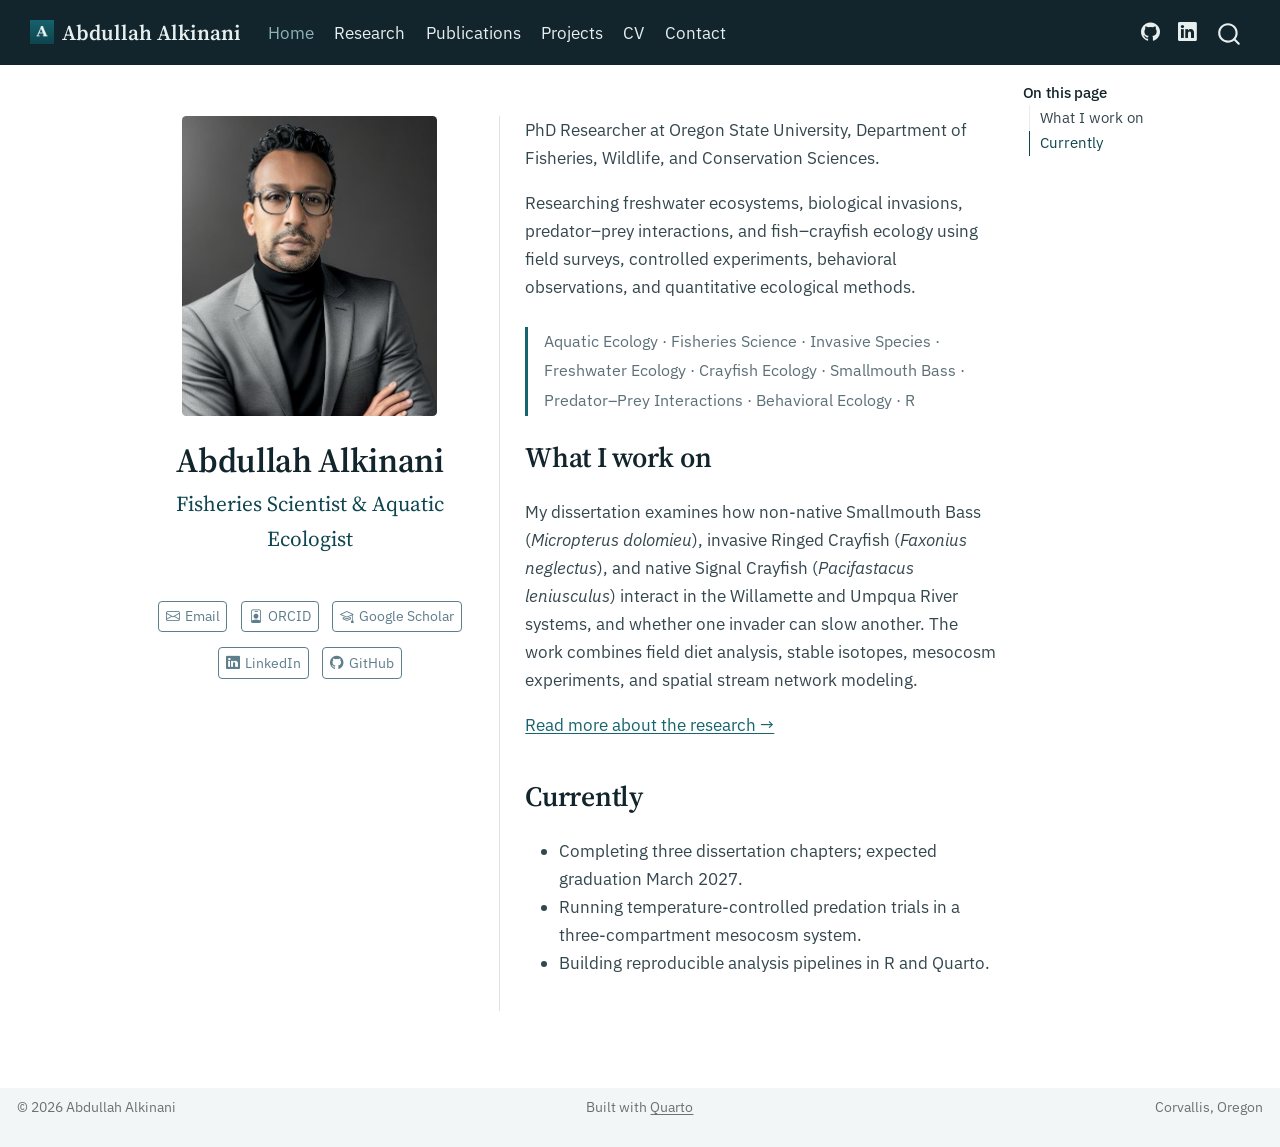
==== index.html @ 827d76c7 "Built site for gh-pages" ====
<!DOCTYPE html>
<html xmlns="http://www.w3.org/1999/xhtml" lang="en" xml:lang="en"><head>

<meta charset="utf-8">
<meta name="generator" content="quarto-1.10.18">

<meta name="viewport" content="width=device-width, initial-scale=1.0, user-scalable=yes">

<meta name="description" content="Abdullah Alkinani is a fisheries scientist and aquatic ecologist, PhD researcher at Oregon State University, studying freshwater invasions and fish-crayfish predator-prey interactions.">

<title>Abdullah Alkinani | Fisheries Scientist &amp; Aquatic Ecologist – Abdullah Alkinani</title>
<style>
/* Default styles provided by pandoc.
** See https://pandoc.org/MANUAL.html#variables-for-html for config info.
*/
span.smallcaps{font-variant: small-caps;}
div.columns{display: flex; gap: 1.5em;}
div.column{flex: auto;}
@media screen {
div.columns{gap: min(4vw, 1.5em);}
div.column{overflow-x: auto;}
}
div.hanging-indent{margin-left: 1.5em; text-indent: -1.5em;}
ul.task-list{list-style: none;}
ul.task-list li input[type="checkbox"] {
  width: 0.8em;
  margin: 0 0.8em 0.2em -1em; /* quarto-specific, see https://github.com/quarto-dev/quarto-cli/issues/4556 */ 
  vertical-align: middle;
}
</style>


<script src="site_libs/quarto-nav/quarto-nav.js"></script>
<script src="site_libs/quarto-nav/headroom.min.js"></script>
<script src="site_libs/clipboard/clipboard.min.js"></script>
<script src="site_libs/quarto-search/autocomplete.umd.js"></script>
<script src="site_libs/quarto-search/fuse.min.js"></script>
<script src="site_libs/quarto-search/quarto-search.js"></script>
<meta name="quarto:offset" content="./">
<link href="./assets/favicon.png" rel="icon" type="image/png">
<script src="site_libs/quarto-html/quarto.js" type="module"></script>
<script src="site_libs/quarto-html/tabsets/tabsets.js" type="module"></script>
<script src="site_libs/quarto-html/popper.min.js"></script>
<script src="site_libs/quarto-html/tippy.umd.min.js"></script>
<link href="site_libs/quarto-html/tippy.css" rel="stylesheet">
<link href="site_libs/quarto-html/quarto-syntax-highlighting-64a204ab8560d761af7679ceaba22944.css" rel="stylesheet" id="quarto-text-highlighting-styles">
<script src="site_libs/bootstrap/bootstrap.min.js"></script>
<link href="site_libs/bootstrap/bootstrap-icons.css" rel="stylesheet">
<link href="site_libs/bootstrap/bootstrap-da998f1251d90bf639f1ad8effcd8899.min.css" rel="stylesheet" append-hash="true" id="quarto-bootstrap" data-mode="light">
<script id="quarto-search-options" type="application/json">{
  "location": "navbar",
  "copy-button": false,
  "collapse-after": 3,
  "panel-placement": "end",
  "type": "overlay",
  "limit": 50,
  "keyboard-shortcut": [
    "f",
    "/",
    "s"
  ],
  "show-item-context": false,
  "language": {
    "search-no-results-text": "No results",
    "search-matching-documents-text": "matching documents",
    "search-copy-link-title": "Copy link to search",
    "search-hide-matches-text": "Hide additional matches",
    "search-more-match-text": "more match in this document",
    "search-more-matches-text": "more matches in this document",
    "search-clear-button-title": "Clear",
    "search-text-placeholder": "",
    "search-detached-cancel-button-title": "Cancel",
    "search-submit-button-title": "Submit",
    "search-label": "Search"
  }
}</script>
<style>html{ scroll-behavior: smooth; }</style>
<link rel="preconnect" href="https://fonts.googleapis.com">
<link rel="preconnect" href="https://fonts.gstatic.com" crossorigin="">
<link href="https://fonts.googleapis.com/css2?family=IBM+Plex+Sans:wght@400;500;600&amp;family=Source+Serif+4:opsz,wght@8..60,400;8..60,600&amp;display=swap" rel="stylesheet">

<meta name="author" content="Abdullah Alkinani">
<meta name="keywords" content="Abdullah Alkinani, fisheries scientist, aquatic ecologist, freshwater ecology, invasive species, crayfish ecology, Smallmouth Bass, Faxonius neglectus, Pacifastacus leniusculus, predator-prey interactions, stable isotopes, Oregon State University">

<script type="application/ld+json">
{
  "@context": "https://schema.org",
  "@type": "Person",
  "name": "Abdullah Alkinani",
  "alternateName": "عبدالله الكناني",
  "jobTitle": ["Fisheries Scientist", "Aquatic Ecologist", "PhD Researcher"],
  "description": "Fisheries scientist and aquatic ecologist researching freshwater ecosystems, biological invasions, predator-prey interactions, and fish-crayfish ecology.",
  "url": "https://abdullahalkinani.org",
  "identifier": "https://orcid.org/0000-0003-3310-0668",
  "image": "https://abdullahalkinani.org/assets/profile.jpg",
  "affiliation": {
    "@type": "CollegeOrUniversity",
    "name": "Oregon State University",
    "department": "Department of Fisheries, Wildlife, and Conservation Sciences",
    "url": "https://oregonstate.edu"
  },
  "email": "mailto:alkinana@oregonstate.edu",
  "alumniOf": [
    {"@type": "CollegeOrUniversity", "name": "Flinders University", "url": "https://www.flinders.edu.au"},
    {"@type": "CollegeOrUniversity", "name": "King Khalid University", "url": "https://www.kku.edu.sa"}
  ],
  "workLocation": {
    "@type": "Place",
    "address": {
      "@type": "PostalAddress",
      "addressLocality": "Corvallis",
      "addressRegion": "OR",
      "addressCountry": "US"
    }
  },
  "knowsLanguage": ["en", "ar"],
  "knowsAbout": [
    "Fisheries Science",
    "Aquatic Ecology",
    "Freshwater Ecology",
    "Invasive Species",
    "Crayfish Ecology",
    "Smallmouth Bass",
    "Predator-Prey Ecology",
    "Behavioral Ecology",
    "Stable Isotope Analysis",
    "Species Distribution Modeling",
    "R"
  ],
  "sameAs": [
    "https://orcid.org/0000-0003-3310-0668",
    "https://scholar.google.com/citations?user=nAxie5oAAAAJ",
    "https://www.linkedin.com/in/abdullah-alkinani-9a801327/",
    "https://fwcs.oregonstate.edu/directory/people/abdullah-alkinani",
    "https://www.researchgate.net/profile/Abdullah-Alkinani",
    "https://github.com/behes2024"
  ]
}
</script>


<meta property="og:title" content="Abdullah Alkinani | Fisheries Scientist &amp; Aquatic Ecologist">
<meta property="og:description" content="Fisheries Scientist &amp; Aquatic Ecologist">
<meta property="og:site_name" content="Abdullah Alkinani">
<meta name="twitter:title" content="Abdullah Alkinani | Fisheries Scientist &amp; Aquatic Ecologist">
<meta name="twitter:description" content="Fisheries Scientist &amp; Aquatic Ecologist">
<meta name="twitter:card" content="summary">
</head>

<body class="nav-fixed quarto-light">

<div id="quarto-search-results"></div>
  <header id="quarto-header" class="headroom fixed-top">
    <nav class="navbar navbar-expand-lg " data-bs-theme="dark">
      <div class="navbar-container container-fluid">
      <div class="navbar-brand-container mx-auto">
    <a href="./index.html" class="navbar-brand navbar-brand-logo">
    <img src="./assets/favicon.png" alt="" class="navbar-logo light-content">
    <img src="./assets/favicon.png" alt="" class="navbar-logo dark-content">
    </a>
    <a class="navbar-brand" href="./index.html">
    <span class="navbar-title">Abdullah Alkinani</span>
    </a>
  </div>
            <div id="quarto-search" class="" title="Search"></div>
          <button class="navbar-toggler" type="button" data-bs-toggle="collapse" data-bs-target="#navbarCollapse" aria-controls="navbarCollapse" role="menu" aria-expanded="false" aria-label="Toggle navigation" onclick="if (window.quartoToggleHeadroom) { window.quartoToggleHeadroom(); }">
  <span class="navbar-toggler-icon"></span>
</button>
          <div class="collapse navbar-collapse" id="navbarCollapse">
            <ul class="navbar-nav navbar-nav-scroll me-auto">
  <li class="nav-item">
    <a class="nav-link active" href="./index.html" aria-current="page"> 
<span class="menu-text">Home</span></a>
  </li>  
  <li class="nav-item">
    <a class="nav-link" href="./research.html"> 
<span class="menu-text">Research</span></a>
  </li>  
  <li class="nav-item">
    <a class="nav-link" href="./publications.html"> 
<span class="menu-text">Publications</span></a>
  </li>  
  <li class="nav-item">
    <a class="nav-link" href="./projects.html"> 
<span class="menu-text">Projects</span></a>
  </li>  
  <li class="nav-item">
    <a class="nav-link" href="./cv.html"> 
<span class="menu-text">CV</span></a>
  </li>  
  <li class="nav-item">
    <a class="nav-link" href="./contact.html"> 
<span class="menu-text">Contact</span></a>
  </li>  
</ul>
            <ul class="navbar-nav navbar-nav-scroll ms-auto">
  <li class="nav-item compact">
    <a class="nav-link" href="https://github.com/behes2024"> <i class="bi bi-github" role="img" aria-label="GitHub">
</i> 
<span class="menu-text"></span></a>
  </li>  
  <li class="nav-item compact">
    <a class="nav-link" href="https://www.linkedin.com/in/abdullah-alkinani-9a801327/"> <i class="bi bi-linkedin" role="img" aria-label="LinkedIn">
</i> 
<span class="menu-text"></span></a>
  </li>  
</ul>
          </div> <!-- /navcollapse -->
            <div class="quarto-navbar-tools">
</div>
      </div> <!-- /container-fluid -->
    </nav>
</header>
<!-- content -->
<div id="quarto-content" class="quarto-container page-columns page-rows-contents page-layout-article page-navbar">
<!-- sidebar -->
<!-- margin-sidebar -->
    <div id="quarto-margin-sidebar" class="sidebar margin-sidebar">
        <nav id="TOC" role="doc-toc" class="toc-active">
    <h2 id="toc-title">On this page</h2>
  <ul>
  <li><a href="#what-i-work-on" id="toc-what-i-work-on" class="nav-link active" data-scroll-target="#what-i-work-on">What I work on</a></li>
  <li><a href="#currently" id="toc-currently" class="nav-link" data-scroll-target="#currently">Currently</a></li>
  </ul>
</nav>
    </div>
<!-- main -->
<div class="quarto-about-trestles">
  <div class="about-entity">
    <img src="assets/profile.jpg" class="about-image
  rounded " style="width: 15em;">
<header id="title-block-header" class="quarto-title-block default">
<div class="quarto-title">
<h1 class="title">Abdullah Alkinani</h1>
<p class="subtitle lead">Fisheries Scientist &amp; Aquatic Ecologist</p>
</div>
<div class="quarto-title-meta">
  </div>
</header>
    <div class="about-links">
  <a href="mailto:alkinana@oregonstate.edu" class="about-link" rel="" target="">
    <i class="bi bi-envelope"></i>
     <span class="about-link-text">Email</span>
  </a>
  <a href="https://orcid.org/0000-0003-3310-0668" class="about-link" rel="" target="">
    <i class="bi bi-person-badge"></i>
     <span class="about-link-text">ORCID</span>
  </a>
  <a href="https://scholar.google.com/citations?user=nAxie5oAAAAJ" class="about-link" rel="" target="">
    <i class="bi bi-mortarboard"></i>
     <span class="about-link-text">Google Scholar</span>
  </a>
  <a href="https://www.linkedin.com/in/abdullah-alkinani-9a801327/" class="about-link" rel="" target="">
    <i class="bi bi-linkedin"></i>
     <span class="about-link-text">LinkedIn</span>
  </a>
  <a href="https://github.com/behes2024" class="about-link" rel="" target="">
    <i class="bi bi-github"></i>
     <span class="about-link-text">GitHub</span>
  </a>
</div>
  </div>
  <div class="about-contents"><main class="content" id="quarto-document-content">

<p>PhD Researcher at Oregon State University, Department of Fisheries, Wildlife, and Conservation Sciences.</p>
<p>Researching freshwater ecosystems, biological invasions, predator–prey interactions, and fish–crayfish ecology using field surveys, controlled experiments, behavioral observations, and quantitative ecological methods.</p>
<div class="keywords">
<p>Aquatic Ecology · Fisheries Science · Invasive Species · Freshwater Ecology · Crayfish Ecology · Smallmouth Bass · Predator–Prey Interactions · Behavioral Ecology · R</p>
</div>
<section id="what-i-work-on" class="level2">
<h2 data-anchor-id="what-i-work-on">What I work on</h2>
<p>My dissertation examines how non-native Smallmouth Bass (<em>Micropterus dolomieu</em>), invasive Ringed Crayfish (<em>Faxonius neglectus</em>), and native Signal Crayfish (<em>Pacifastacus leniusculus</em>) interact in the Willamette and Umpqua River systems, and whether one invader can slow another. The work combines field diet analysis, stable isotopes, mesocosm experiments, and spatial stream network modeling.</p>
<p><a href="./research.html">Read more about the research →</a></p>
</section>
<section id="currently" class="level2">
<h2 data-anchor-id="currently">Currently</h2>
<ul>
<li>Completing three dissertation chapters; expected graduation March 2027.</li>
<li>Running temperature-controlled predation trials in a three-compartment mesocosm system.</li>
<li>Building reproducible analysis pipelines in R and Quarto.</li>
</ul>


</section>
</main></div>
</div>
 <!-- /main -->
<script id="quarto-html-after-body" type="application/javascript">
  window.document.addEventListener("DOMContentLoaded", function (event) {
    const isCodeAnnotation = (el) => {
      for (const clz of el.classList) {
        if (clz.startsWith('code-annotation-')) {                     
          return true;
        }
      }
      return false;
    }
    const onCopySuccess = function(e) {
      // button target
      const button = e.trigger;
      // don't keep focus
      button.blur();
      // flash "checked"
      button.classList.add('code-copy-button-checked');
      var currentTitle = button.getAttribute("title");
      button.setAttribute("title", "Copied!");
      let tooltip;
      if (window.bootstrap) {
        button.setAttribute("data-bs-toggle", "tooltip");
        button.setAttribute("data-bs-placement", "left");
        button.setAttribute("data-bs-title", "Copied!");
        tooltip = new bootstrap.Tooltip(button, 
          { trigger: "manual", 
            customClass: "code-copy-button-tooltip",
            offset: [0, -8]});
        tooltip.show();    
      }
      setTimeout(function() {
        if (tooltip) {
          tooltip.hide();
          button.removeAttribute("data-bs-title");
          button.removeAttribute("data-bs-toggle");
          button.removeAttribute("data-bs-placement");
        }
        button.setAttribute("title", currentTitle);
        button.classList.remove('code-copy-button-checked');
      }, 1000);
      // clear code selection
      e.clearSelection();
    }
    const getTextToCopy = function(trigger) {
      const outerScaffold = trigger.parentElement.cloneNode(true);
      const codeEl = outerScaffold.querySelector('code');
      for (const childEl of codeEl.children) {
        if (isCodeAnnotation(childEl)) {
          childEl.remove();
        }
      }
      return codeEl.innerText;
    }
    const clipboard = new window.ClipboardJS('.code-copy-button:not([data-in-quarto-modal])', {
      text: getTextToCopy
    });
    clipboard.on('success', onCopySuccess);
    if (window.document.getElementById('quarto-embedded-source-code-modal')) {
      const clipboardModal = new window.ClipboardJS('.code-copy-button[data-in-quarto-modal]', {
        text: getTextToCopy,
        container: window.document.getElementById('quarto-embedded-source-code-modal')
      });
      clipboardModal.on('success', onCopySuccess);
    }
      var localhostRegex = new RegExp(/^(?:http|https):\/\/localhost\:?[0-9]*\//);
      var mailtoRegex = new RegExp(/^mailto:/);
        var filterRegex = new RegExp("https:\/\/abdullahalkinani\.org");
      var isInternal = (href) => {
          return filterRegex.test(href) || localhostRegex.test(href) || mailtoRegex.test(href);
      }
      // Inspect non-navigation links and adorn them if external
     var links = window.document.querySelectorAll('a[href]:not(.nav-link):not(.navbar-brand):not(.toc-action):not(.sidebar-link):not(.sidebar-item-toggle):not(.pagination-link):not(.no-external):not([aria-hidden]):not(.dropdown-item):not(.quarto-navigation-tool):not(.about-link)');
      for (var i=0; i<links.length; i++) {
        const link = links[i];
        if (!isInternal(link.href)) {
          // undo the damage that might have been done by quarto-nav.js in the case of
          // links that we want to consider external
          if (link.dataset.originalHref !== undefined) {
            link.href = link.dataset.originalHref;
          }
            // target, if specified
            link.setAttribute("target", "_blank");
            if (link.getAttribute("rel") === null) {
              link.setAttribute("rel", "noopener");
            }
        }
      }
    function tippyHover(el, contentFn, onTriggerFn, onUntriggerFn) {
      const config = {
        allowHTML: true,
        maxWidth: 500,
        delay: 100,
        arrow: false,
        appendTo: function(el) {
            return el.parentElement;
        },
        interactive: true,
        interactiveBorder: 10,
        theme: 'quarto',
        placement: 'bottom-start',
      };
      if (contentFn) {
        config.content = contentFn;
      }
      if (onTriggerFn) {
        config.onTrigger = onTriggerFn;
      }
      if (onUntriggerFn) {
        config.onUntrigger = onUntriggerFn;
      }
      window.tippy(el, config); 
    }
    const noterefs = window.document.querySelectorAll('a[role="doc-noteref"]');
    for (var i=0; i<noterefs.length; i++) {
      const ref = noterefs[i];
      tippyHover(ref, function() {
        // use id or data attribute instead here
        let href = ref.getAttribute('data-footnote-href') || ref.getAttribute('href');
        try { href = new URL(href).hash; } catch {}
        const id = href.replace(/^#\/?/, "");
        const note = window.document.getElementById(id);
        if (note) {
          return note.innerHTML;
        } else {
          return "";
        }
      });
    }
    const xrefs = window.document.querySelectorAll('a.quarto-xref');
    const processXRef = (id, note) => {
      // Strip column container classes
      const stripColumnClz = (el) => {
        el.classList.remove("page-full", "page-columns");
        if (el.children) {
          for (const child of el.children) {
            stripColumnClz(child);
          }
        }
      }
      stripColumnClz(note)
      if (id === null || id.startsWith('sec-')) {
        // Special case sections, only their first couple elements
        const container = document.createElement("div");
        if (note.children && note.children.length > 2) {
          container.appendChild(note.children[0].cloneNode(true));
          for (let i = 1; i < note.children.length; i++) {
            const child = note.children[i];
            if (child.tagName === "P" && child.innerText === "") {
              continue;
            } else {
              container.appendChild(child.cloneNode(true));
              break;
            }
          }
          if (window.Quarto?.typesetMath) {
            window.Quarto.typesetMath(container);
          }
          return container.innerHTML
        } else {
          if (window.Quarto?.typesetMath) {
            window.Quarto.typesetMath(note);
          }
          return note.innerHTML;
        }
      } else {
        // Remove any anchor links if they are present
        const anchorLink = note.querySelector('a.anchorjs-link');
        if (anchorLink) {
          anchorLink.remove();
        }
        if (window.Quarto?.typesetMath) {
          window.Quarto.typesetMath(note);
        }
        if (note.classList.contains("callout")) {
          return note.outerHTML;
        } else {
          return note.innerHTML;
        }
      }
    }
    for (var i=0; i<xrefs.length; i++) {
      const xref = xrefs[i];
      tippyHover(xref, undefined, function(instance) {
        instance.disable();
        let url = xref.getAttribute('href');
        let hash = undefined; 
        if (url.startsWith('#')) {
          hash = url;
        } else {
          try { hash = new URL(url).hash; } catch {}
        }
        if (hash) {
          const id = hash.replace(/^#\/?/, "");
          const note = window.document.getElementById(id);
          if (note !== null) {
            try {
              const html = processXRef(id, note.cloneNode(true));
              instance.setContent(html);
            } finally {
              instance.enable();
              instance.show();
            }
          } else {
            // See if we can fetch this
            fetch(url.split('#')[0])
            .then(res => res.text())
            .then(html => {
              const parser = new DOMParser();
              const htmlDoc = parser.parseFromString(html, "text/html");
              const note = htmlDoc.getElementById(id);
              if (note !== null) {
                const html = processXRef(id, note);
                instance.setContent(html);
              } 
            }).finally(() => {
              instance.enable();
              instance.show();
            });
          }
        } else {
          // See if we can fetch a full url (with no hash to target)
          // This is a special case and we should probably do some content thinning / targeting
          fetch(url)
          .then(res => res.text())
          .then(html => {
            const parser = new DOMParser();
            const htmlDoc = parser.parseFromString(html, "text/html");
            const note = htmlDoc.querySelector('main.content');
            if (note !== null) {
              // This should only happen for chapter cross references
              // (since there is no id in the URL)
              // remove the first header
              if (note.children.length > 0 && note.children[0].tagName === "HEADER") {
                note.children[0].remove();
              }
              const html = processXRef(null, note);
              instance.setContent(html);
            } 
          }).finally(() => {
            instance.enable();
            instance.show();
          });
        }
      }, function(instance) {
      });
    }
        let selectedAnnoteEl;
        const selectorForAnnotation = ( cell, annotation) => {
          let cellAttr = 'data-code-cell="' + cell + '"';
          let lineAttr = 'data-code-annotation="' +  annotation + '"';
          const selector = 'span[' + cellAttr + '][' + lineAttr + ']';
          return selector;
        }
        const selectCodeLines = (annoteEl) => {
          const doc = window.document;
          const targetCell = annoteEl.getAttribute("data-target-cell");
          const targetAnnotation = annoteEl.getAttribute("data-target-annotation");
          const annoteSpan = window.document.querySelector(selectorForAnnotation(targetCell, targetAnnotation));
          const lines = annoteSpan.getAttribute("data-code-lines").split(",");
          const lineIds = lines.map((line) => {
            return targetCell + "-" + line;
          })
          let top = null;
          let height = null;
          let parent = null;
          if (lineIds.length > 0) {
              //compute the position of the single el (top and bottom and make a div)
              const el = window.document.getElementById(lineIds[0]);
              top = el.offsetTop;
              height = el.offsetHeight;
              parent = el.parentElement.parentElement;
            if (lineIds.length > 1) {
              const lastEl = window.document.getElementById(lineIds[lineIds.length - 1]);
              const bottom = lastEl.offsetTop + lastEl.offsetHeight;
              height = bottom - top;
            }
            if (top !== null && height !== null && parent !== null) {
              // cook up a div (if necessary) and position it 
              let div = window.document.getElementById("code-annotation-line-highlight");
              if (div === null) {
                div = window.document.createElement("div");
                div.setAttribute("id", "code-annotation-line-highlight");
                div.style.position = 'absolute';
                parent.appendChild(div);
              }
              div.style.top = top - 2 + "px";
              div.style.height = height + 4 + "px";
              div.style.left = 0;
              let gutterDiv = window.document.getElementById("code-annotation-line-highlight-gutter");
              if (gutterDiv === null) {
                gutterDiv = window.document.createElement("div");
                gutterDiv.setAttribute("id", "code-annotation-line-highlight-gutter");
                gutterDiv.style.position = 'absolute';
                const codeCell = window.document.getElementById(targetCell);
                const gutter = codeCell.querySelector('.code-annotation-gutter');
                gutter.appendChild(gutterDiv);
              }
              gutterDiv.style.top = top - 2 + "px";
              gutterDiv.style.height = height + 4 + "px";
            }
            selectedAnnoteEl = annoteEl;
          }
        };
        const unselectCodeLines = () => {
          const elementsIds = ["code-annotation-line-highlight", "code-annotation-line-highlight-gutter"];
          elementsIds.forEach((elId) => {
            const div = window.document.getElementById(elId);
            if (div) {
              div.remove();
            }
          });
          selectedAnnoteEl = undefined;
        };
          // Handle positioning of the toggle
      window.addEventListener(
        "resize",
        throttle(() => {
          elRect = undefined;
          if (selectedAnnoteEl) {
            selectCodeLines(selectedAnnoteEl);
          }
        }, 10)
      );
      function throttle(fn, ms) {
      let throttle = false;
      let timer;
        return (...args) => {
          if(!throttle) { // first call gets through
              fn.apply(this, args);
              throttle = true;
          } else { // all the others get throttled
              if(timer) clearTimeout(timer); // cancel #2
              timer = setTimeout(() => {
                fn.apply(this, args);
                timer = throttle = false;
              }, ms);
          }
        };
      }
        // Attach click handler to the DT
        const annoteDls = window.document.querySelectorAll('dt[data-target-cell]');
        for (const annoteDlNode of annoteDls) {
          annoteDlNode.addEventListener('click', (event) => {
            const clickedEl = event.target;
            if (clickedEl !== selectedAnnoteEl) {
              unselectCodeLines();
              const activeEl = window.document.querySelector('dt[data-target-cell].code-annotation-active');
              if (activeEl) {
                activeEl.classList.remove('code-annotation-active');
              }
              selectCodeLines(clickedEl);
              clickedEl.classList.add('code-annotation-active');
            } else {
              // Unselect the line
              unselectCodeLines();
              clickedEl.classList.remove('code-annotation-active');
            }
          });
        }
    const findCites = (el) => {
      const parentEl = el.parentElement;
      if (parentEl) {
        const cites = parentEl.dataset.cites;
        if (cites) {
          return {
            el,
            cites: cites.split(' ')
          };
        } else {
          return findCites(el.parentElement)
        }
      } else {
        return undefined;
      }
    };
    var bibliorefs = window.document.querySelectorAll('a[role="doc-biblioref"]');
    for (var i=0; i<bibliorefs.length; i++) {
      const ref = bibliorefs[i];
      const citeInfo = findCites(ref);
      if (citeInfo) {
        tippyHover(citeInfo.el, function() {
          var popup = window.document.createElement('div');
          citeInfo.cites.forEach(function(cite) {
            var citeDiv = window.document.createElement('div');
            citeDiv.classList.add('hanging-indent');
            citeDiv.classList.add('csl-entry');
            var biblioDiv = window.document.getElementById('ref-' + cite);
            if (biblioDiv) {
              citeDiv.innerHTML = biblioDiv.innerHTML;
            }
            popup.appendChild(citeDiv);
          });
          return popup.innerHTML;
        });
      }
    }
  });
  </script>
</div> <!-- /content -->
<footer class="footer">
  <div class="nav-footer">
    <div class="nav-footer-left">
<p>© 2026 Abdullah Alkinani</p>
</div>   
    <div class="nav-footer-center">
<p>Built with <a href="https://quarto.org">Quarto</a></p>
</div>
    <div class="nav-footer-right">
<p>Corvallis, Oregon</p>
</div>
  </div>
</footer>




<script src="site_libs/quarto-html/zenscroll-min.js"></script>
</body></html>
---- site_libs/quarto-html/tippy.css ----
.tippy-box[data-animation=fade][data-state=hidden]{opacity:0}[data-tippy-root]{max-width:calc(100vw - 10px)}.tippy-box{position:relative;background-color:#333;color:#fff;border-radius:4px;font-size:14px;line-height:1.4;white-space:normal;outline:0;transition-property:transform,visibility,opacity}.tippy-box[data-placement^=top]>.tippy-arrow{bottom:0}.tippy-box[data-placement^=top]>.tippy-arrow:before{bottom:-7px;left:0;border-width:8px 8px 0;border-top-color:initial;transform-origin:center top}.tippy-box[data-placement^=bottom]>.tippy-arrow{top:0}.tippy-box[data-placement^=bottom]>.tippy-arrow:before{top:-7px;left:0;border-width:0 8px 8px;border-bottom-color:initial;transform-origin:center bottom}.tippy-box[data-placement^=left]>.tippy-arrow{right:0}.tippy-box[data-placement^=left]>.tippy-arrow:before{border-width:8px 0 8px 8px;border-left-color:initial;right:-7px;transform-origin:center left}.tippy-box[data-placement^=right]>.tippy-arrow{left:0}.tippy-box[data-placement^=right]>.tippy-arrow:before{left:-7px;border-width:8px 8px 8px 0;border-right-color:initial;transform-origin:center right}.tippy-box[data-inertia][data-state=visible]{transition-timing-function:cubic-bezier(.54,1.5,.38,1.11)}.tippy-arrow{width:16px;height:16px;color:#333}.tippy-arrow:before{content:"";position:absolute;border-color:transparent;border-style:solid}.tippy-content{position:relative;padding:5px 9px;z-index:1}
---- site_libs/quarto-html/quarto-syntax-highlighting-64a204ab8560d761af7679ceaba22944.css ----
/* quarto syntax highlight colors */
:root {
  --quarto-hl-ot-color: #003B4F;
  --quarto-hl-at-color: #657422;
  --quarto-hl-ss-color: #20794D;
  --quarto-hl-an-color: #5E5E5E;
  --quarto-hl-fu-color: #4758AB;
  --quarto-hl-st-color: #20794D;
  --quarto-hl-cf-color: #003B4F;
  --quarto-hl-op-color: #5E5E5E;
  --quarto-hl-er-color: #AD0000;
  --quarto-hl-bn-color: #AD0000;
  --quarto-hl-al-color: #AD0000;
  --quarto-hl-va-color: #111111;
  --quarto-hl-bu-color: inherit;
  --quarto-hl-ex-color: inherit;
  --quarto-hl-pp-color: #AD0000;
  --quarto-hl-in-color: #5E5E5E;
  --quarto-hl-vs-color: #20794D;
  --quarto-hl-wa-color: #5E5E5E;
  --quarto-hl-do-color: #5E5E5E;
  --quarto-hl-im-color: #00769E;
  --quarto-hl-ch-color: #20794D;
  --quarto-hl-dt-color: #AD0000;
  --quarto-hl-fl-color: #AD0000;
  --quarto-hl-co-color: #5E5E5E;
  --quarto-hl-cv-color: #5E5E5E;
  --quarto-hl-cn-color: #8f5902;
  --quarto-hl-sc-color: #5E5E5E;
  --quarto-hl-dv-color: #AD0000;
  --quarto-hl-kw-color: #003B4F;
}

/* other quarto variables */
:root {
  --quarto-font-monospace: SFMono-Regular, Menlo, Monaco, Consolas, "Liberation Mono", "Courier New", monospace;
}

/* syntax highlight based on Pandoc's rules */
pre > code.sourceCode > span {
  color: #003B4F;
}

code.sourceCode > span {
  color: #003B4F;
}

div.sourceCode,
div.sourceCode pre.sourceCode {
  color: #003B4F;
}

/* Normal */
code span {
  color: #003B4F;
}

/* Alert */
code span.al {
  color: #AD0000;
  font-style: inherit;
}

/* Annotation */
code span.an {
  color: #5E5E5E;
  font-style: inherit;
}

/* Attribute */
code span.at {
  color: #657422;
  font-style: inherit;
}

/* BaseN */
code span.bn {
  color: #AD0000;
  font-style: inherit;
}

/* BuiltIn */
code span.bu {
  font-style: inherit;
}

/* ControlFlow */
code span.cf {
  color: #003B4F;
  font-weight: bold;
  font-style: inherit;
}

/* Char */
code span.ch {
  color: #20794D;
  font-style: inherit;
}

/* Constant */
code span.cn {
  color: #8f5902;
  font-style: inherit;
}

/* Comment */
code span.co {
  color: #5E5E5E;
  font-style: inherit;
}

/* CommentVar */
code span.cv {
  color: #5E5E5E;
  font-style: italic;
}

/* Documentation */
code span.do {
  color: #5E5E5E;
  font-style: italic;
}

/* DataType */
code span.dt {
  color: #AD0000;
  font-style: inherit;
}

/* DecVal */
code span.dv {
  color: #AD0000;
  font-style: inherit;
}

/* Error */
code span.er {
  color: #AD0000;
  font-style: inherit;
}

/* Extension */
code span.ex {
  font-style: inherit;
}

/* Float */
code span.fl {
  color: #AD0000;
  font-style: inherit;
}

/* Function */
code span.fu {
  color: #4758AB;
  font-style: inherit;
}

/* Import */
code span.im {
  color: #00769E;
  font-style: inherit;
}

/* Information */
code span.in {
  color: #5E5E5E;
  font-style: inherit;
}

/* Keyword */
code span.kw {
  color: #003B4F;
  font-weight: bold;
  font-style: inherit;
}

/* Operator */
code span.op {
  color: #5E5E5E;
  font-style: inherit;
}

/* Other */
code span.ot {
  color: #003B4F;
  font-style: inherit;
}

/* Preprocessor */
code span.pp {
  color: #AD0000;
  font-style: inherit;
}

/* SpecialChar */
code span.sc {
  color: #5E5E5E;
  font-style: inherit;
}

/* SpecialString */
code span.ss {
  color: #20794D;
  font-style: inherit;
}

/* String */
code span.st {
  color: #20794D;
  font-style: inherit;
}

/* Variable */
code span.va {
  color: #111111;
  font-style: inherit;
}

/* VerbatimString */
code span.vs {
  color: #20794D;
  font-style: inherit;
}

/* Warning */
code span.wa {
  color: #5E5E5E;
  font-style: italic;
}

.prevent-inlining {
  content: "</";
}

/*# sourceMappingURL=9d8d5bb603a83b8298b89080a598c93b.css.map */
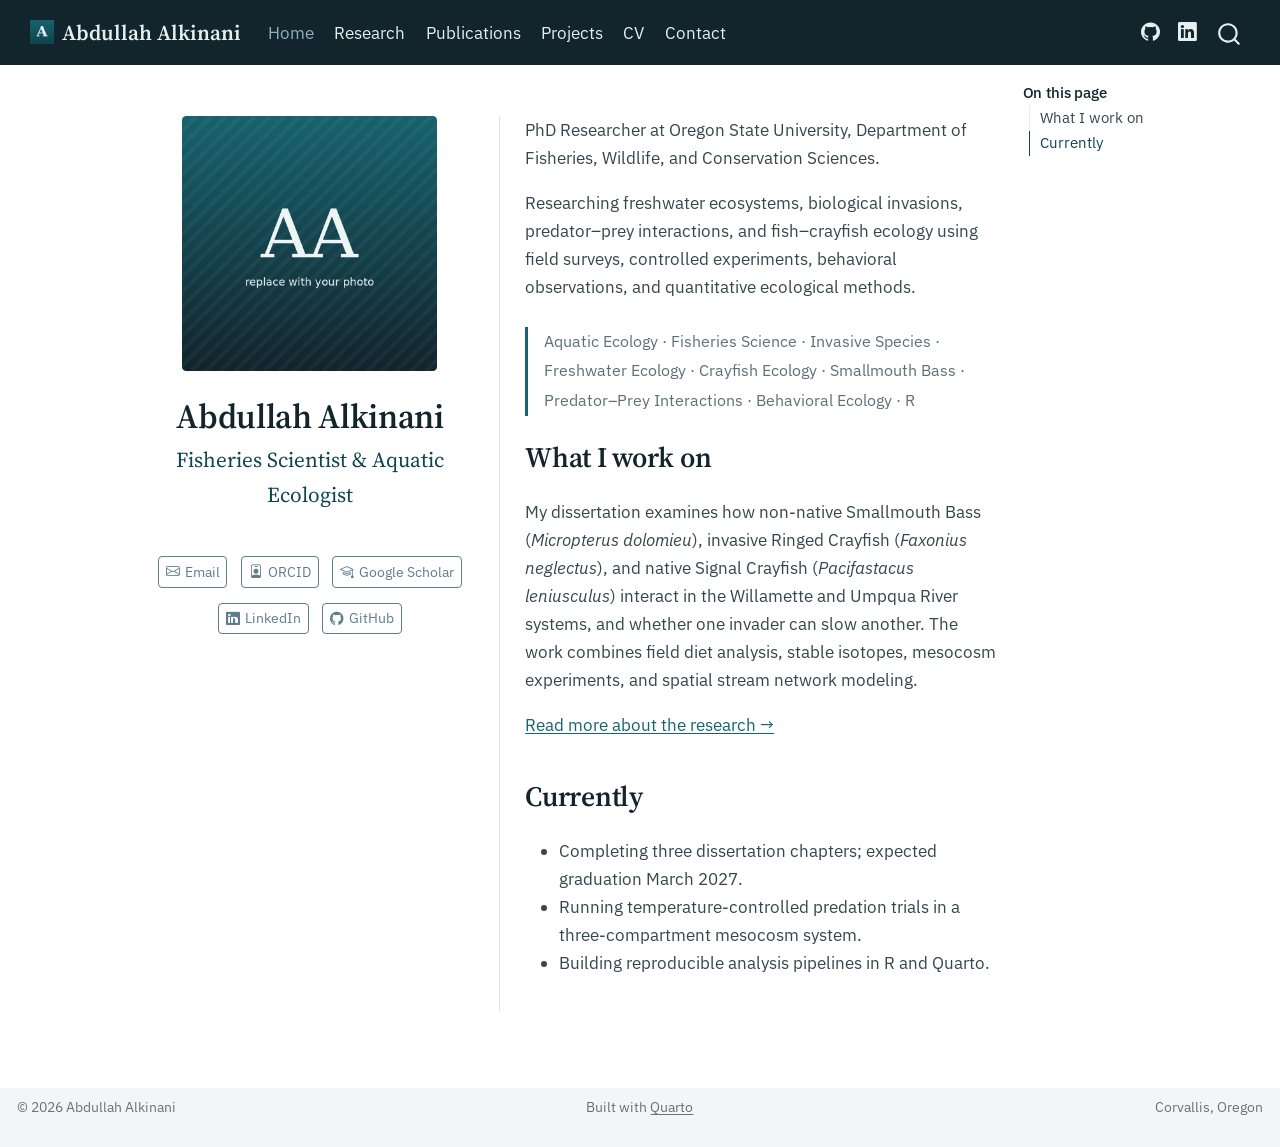
==== commit 5c8359ae: "Built site for gh-pages" ====
--- a/index.html
+++ b/index.html
@@ -46,7 +46,7 @@
 <link href="site_libs/quarto-html/quarto-syntax-highlighting-64a204ab8560d761af7679ceaba22944.css" rel="stylesheet" id="quarto-text-highlighting-styles">
 <script src="site_libs/bootstrap/bootstrap.min.js"></script>
 <link href="site_libs/bootstrap/bootstrap-icons.css" rel="stylesheet">
-<link href="site_libs/bootstrap/bootstrap-da998f1251d90bf639f1ad8effcd8899.min.css" rel="stylesheet" append-hash="true" id="quarto-bootstrap" data-mode="light">
+<link href="site_libs/bootstrap/bootstrap-f714d15a76503485dcf7dc91ebc470a3.min.css" rel="stylesheet" append-hash="true" id="quarto-bootstrap" data-mode="light">
 <script id="quarto-search-options" type="application/json">{
   "location": "navbar",
   "copy-button": false,
@@ -76,67 +76,127 @@
 }</script>
 <style>html{ scroll-behavior: smooth; }</style>
 <link rel="preconnect" href="https://fonts.googleapis.com">
+
 <link rel="preconnect" href="https://fonts.gstatic.com" crossorigin="">
+
 <link href="https://fonts.googleapis.com/css2?family=IBM+Plex+Sans:wght@400;500;600&amp;family=Source+Serif+4:opsz,wght@8..60,400;8..60,600&amp;display=swap" rel="stylesheet">
 
+
+
 <meta name="author" content="Abdullah Alkinani">
+
 <meta name="keywords" content="Abdullah Alkinani, fisheries scientist, aquatic ecologist, freshwater ecology, invasive species, crayfish ecology, Smallmouth Bass, Faxonius neglectus, Pacifastacus leniusculus, predator-prey interactions, stable isotopes, Oregon State University">
 
+
+
 <script type="application/ld+json">
+
 {
+
   "@context": "https://schema.org",
+
   "@type": "Person",
+
   "name": "Abdullah Alkinani",
+
   "alternateName": "عبدالله الكناني",
+
   "jobTitle": ["Fisheries Scientist", "Aquatic Ecologist", "PhD Researcher"],
+
   "description": "Fisheries scientist and aquatic ecologist researching freshwater ecosystems, biological invasions, predator-prey interactions, and fish-crayfish ecology.",
+
   "url": "https://abdullahalkinani.org",
   "identifier": "https://orcid.org/0000-0003-3310-0668",
+
   "image": "https://abdullahalkinani.org/assets/profile.jpg",
+
   "affiliation": {
+
     "@type": "CollegeOrUniversity",
+
     "name": "Oregon State University",
+
     "department": "Department of Fisheries, Wildlife, and Conservation Sciences",
+
     "url": "https://oregonstate.edu"
+
   },
+
   "email": "mailto:alkinana@oregonstate.edu",
+
   "alumniOf": [
+
     {"@type": "CollegeOrUniversity", "name": "Flinders University", "url": "https://www.flinders.edu.au"},
+
     {"@type": "CollegeOrUniversity", "name": "King Khalid University", "url": "https://www.kku.edu.sa"}
+
   ],
+
   "workLocation": {
+
     "@type": "Place",
+
     "address": {
+
       "@type": "PostalAddress",
+
       "addressLocality": "Corvallis",
+
       "addressRegion": "OR",
+
       "addressCountry": "US"
-    }
+
+    }
+
   },
+
   "knowsLanguage": ["en", "ar"],
+
   "knowsAbout": [
+
     "Fisheries Science",
+
     "Aquatic Ecology",
+
     "Freshwater Ecology",
+
     "Invasive Species",
+
     "Crayfish Ecology",
+
     "Smallmouth Bass",
+
     "Predator-Prey Ecology",
+
     "Behavioral Ecology",
+
     "Stable Isotope Analysis",
+
     "Species Distribution Modeling",
+
     "R"
+
   ],
+
   "sameAs": [
+
     "https://orcid.org/0000-0003-3310-0668",
+
     "https://scholar.google.com/citations?user=nAxie5oAAAAJ",
+
     "https://www.linkedin.com/in/abdullah-alkinani-9a801327/",
     "https://fwcs.oregonstate.edu/directory/people/abdullah-alkinani",
+
     "https://www.researchgate.net/profile/Abdullah-Alkinani",
+
     "https://github.com/behes2024"
+
   ]
+
 }
+
 </script>
+
 
 
 <meta property="og:title" content="Abdullah Alkinani | Fisheries Scientist &amp; Aquatic Ecologist">
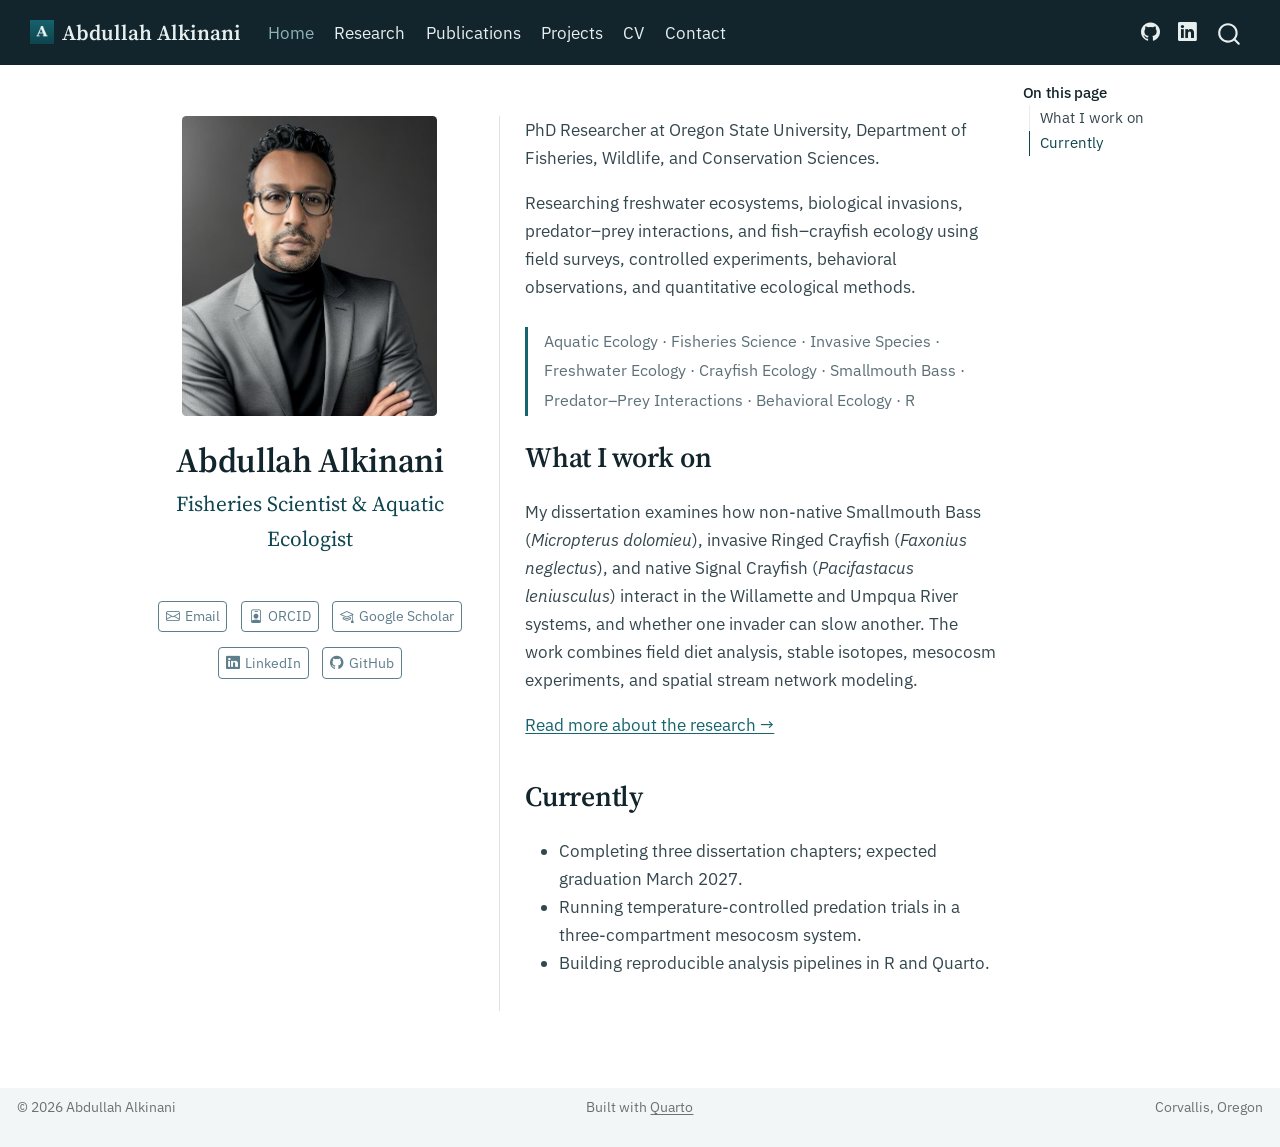
==== commit 7cc00aab: "Built site for gh-pages" ====
--- a/index.html
+++ b/index.html
@@ -46,7 +46,7 @@
 <link href="site_libs/quarto-html/quarto-syntax-highlighting-64a204ab8560d761af7679ceaba22944.css" rel="stylesheet" id="quarto-text-highlighting-styles">
 <script src="site_libs/bootstrap/bootstrap.min.js"></script>
 <link href="site_libs/bootstrap/bootstrap-icons.css" rel="stylesheet">
-<link href="site_libs/bootstrap/bootstrap-f714d15a76503485dcf7dc91ebc470a3.min.css" rel="stylesheet" append-hash="true" id="quarto-bootstrap" data-mode="light">
+<link href="site_libs/bootstrap/bootstrap-da998f1251d90bf639f1ad8effcd8899.min.css" rel="stylesheet" append-hash="true" id="quarto-bootstrap" data-mode="light">
 <script id="quarto-search-options" type="application/json">{
   "location": "navbar",
   "copy-button": false,
@@ -76,127 +76,67 @@
 }</script>
 <style>html{ scroll-behavior: smooth; }</style>
 <link rel="preconnect" href="https://fonts.googleapis.com">
-
 <link rel="preconnect" href="https://fonts.gstatic.com" crossorigin="">
-
 <link href="https://fonts.googleapis.com/css2?family=IBM+Plex+Sans:wght@400;500;600&amp;family=Source+Serif+4:opsz,wght@8..60,400;8..60,600&amp;display=swap" rel="stylesheet">
 
-
-
 <meta name="author" content="Abdullah Alkinani">
-
 <meta name="keywords" content="Abdullah Alkinani, fisheries scientist, aquatic ecologist, freshwater ecology, invasive species, crayfish ecology, Smallmouth Bass, Faxonius neglectus, Pacifastacus leniusculus, predator-prey interactions, stable isotopes, Oregon State University">
 
-
-
 <script type="application/ld+json">
-
 {
-
   "@context": "https://schema.org",
-
   "@type": "Person",
-
   "name": "Abdullah Alkinani",
-
   "alternateName": "عبدالله الكناني",
-
   "jobTitle": ["Fisheries Scientist", "Aquatic Ecologist", "PhD Researcher"],
-
   "description": "Fisheries scientist and aquatic ecologist researching freshwater ecosystems, biological invasions, predator-prey interactions, and fish-crayfish ecology.",
-
   "url": "https://abdullahalkinani.org",
   "identifier": "https://orcid.org/0000-0003-3310-0668",
-
   "image": "https://abdullahalkinani.org/assets/profile.jpg",
-
   "affiliation": {
-
     "@type": "CollegeOrUniversity",
-
     "name": "Oregon State University",
-
     "department": "Department of Fisheries, Wildlife, and Conservation Sciences",
-
     "url": "https://oregonstate.edu"
-
   },
-
   "email": "mailto:alkinana@oregonstate.edu",
-
   "alumniOf": [
-
     {"@type": "CollegeOrUniversity", "name": "Flinders University", "url": "https://www.flinders.edu.au"},
-
     {"@type": "CollegeOrUniversity", "name": "King Khalid University", "url": "https://www.kku.edu.sa"}
-
   ],
-
   "workLocation": {
-
     "@type": "Place",
-
     "address": {
-
       "@type": "PostalAddress",
-
       "addressLocality": "Corvallis",
-
       "addressRegion": "OR",
-
       "addressCountry": "US"
-
-    }
-
+    }
   },
-
   "knowsLanguage": ["en", "ar"],
-
   "knowsAbout": [
-
     "Fisheries Science",
-
     "Aquatic Ecology",
-
     "Freshwater Ecology",
-
     "Invasive Species",
-
     "Crayfish Ecology",
-
     "Smallmouth Bass",
-
     "Predator-Prey Ecology",
-
     "Behavioral Ecology",
-
     "Stable Isotope Analysis",
-
     "Species Distribution Modeling",
-
     "R"
-
   ],
-
   "sameAs": [
-
     "https://orcid.org/0000-0003-3310-0668",
-
     "https://scholar.google.com/citations?user=nAxie5oAAAAJ",
-
     "https://www.linkedin.com/in/abdullah-alkinani-9a801327/",
     "https://fwcs.oregonstate.edu/directory/people/abdullah-alkinani",
-
     "https://www.researchgate.net/profile/Abdullah-Alkinani",
-
     "https://github.com/behes2024"
-
   ]
-
 }
-
 </script>
-
 
 
 <meta property="og:title" content="Abdullah Alkinani | Fisheries Scientist &amp; Aquatic Ecologist">
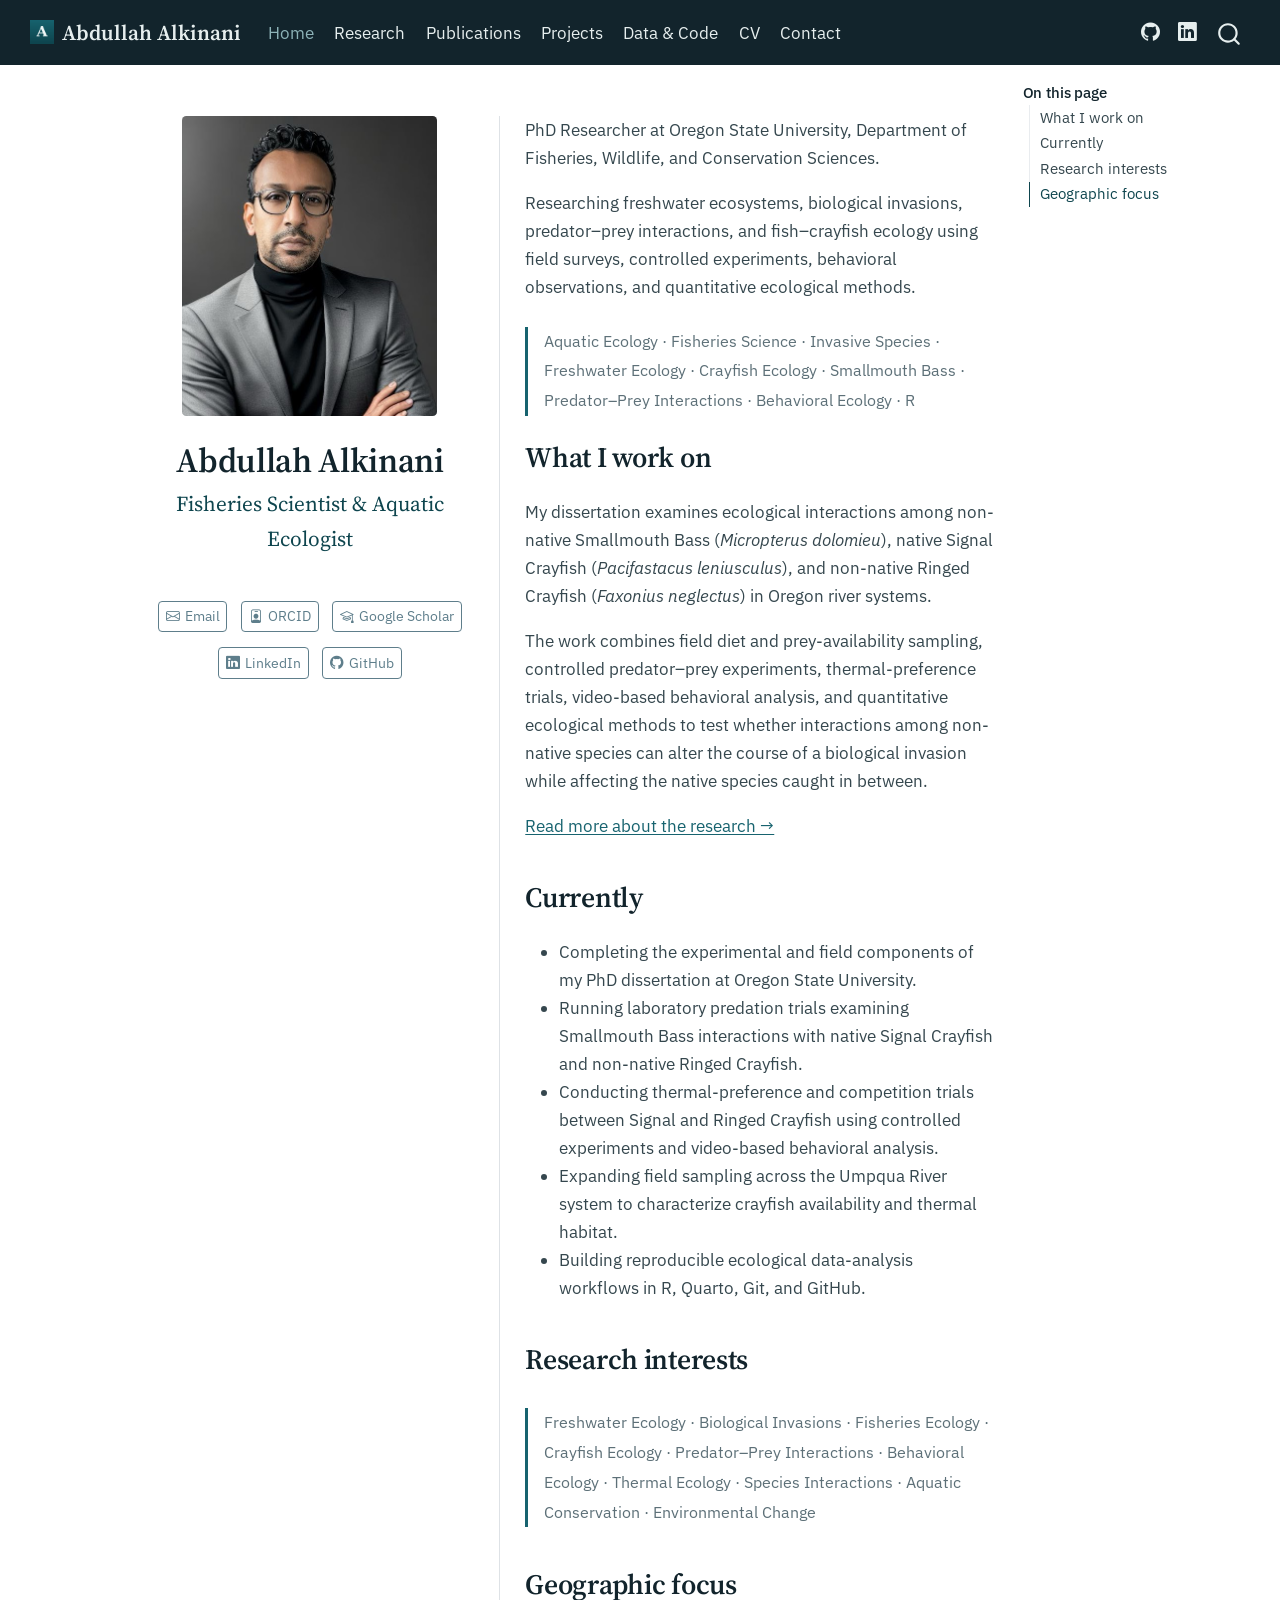
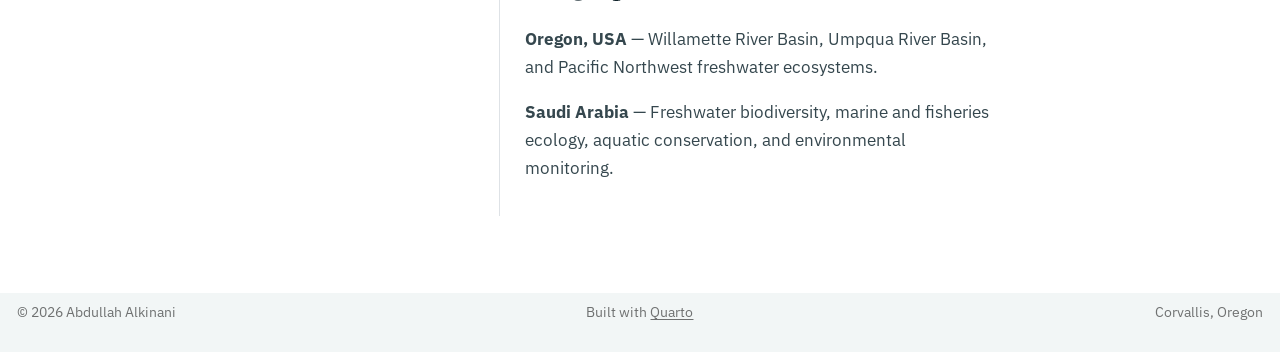
==== commit 1c9daa94: "Built site for gh-pages" ====
--- a/index.html
+++ b/index.html
@@ -46,7 +46,7 @@
 <link href="site_libs/quarto-html/quarto-syntax-highlighting-64a204ab8560d761af7679ceaba22944.css" rel="stylesheet" id="quarto-text-highlighting-styles">
 <script src="site_libs/bootstrap/bootstrap.min.js"></script>
 <link href="site_libs/bootstrap/bootstrap-icons.css" rel="stylesheet">
-<link href="site_libs/bootstrap/bootstrap-da998f1251d90bf639f1ad8effcd8899.min.css" rel="stylesheet" append-hash="true" id="quarto-bootstrap" data-mode="light">
+<link href="site_libs/bootstrap/bootstrap-9cb53017b69fd863cf155aa9b9f63dfd.min.css" rel="stylesheet" append-hash="true" id="quarto-bootstrap" data-mode="light">
 <script id="quarto-search-options" type="application/json">{
   "location": "navbar",
   "copy-button": false,
@@ -80,7 +80,7 @@
 <link href="https://fonts.googleapis.com/css2?family=IBM+Plex+Sans:wght@400;500;600&amp;family=Source+Serif+4:opsz,wght@8..60,400;8..60,600&amp;display=swap" rel="stylesheet">
 
 <meta name="author" content="Abdullah Alkinani">
-<meta name="keywords" content="Abdullah Alkinani, fisheries scientist, aquatic ecologist, freshwater ecology, invasive species, crayfish ecology, Smallmouth Bass, Faxonius neglectus, Pacifastacus leniusculus, predator-prey interactions, stable isotopes, Oregon State University">
+<meta name="keywords" content="Abdullah Alkinani, fisheries scientist, aquatic ecologist, freshwater ecology, biological invasions, invasive species, crayfish ecology, Smallmouth Bass, Faxonius neglectus, Pacifastacus leniusculus, predator-prey interactions, thermal ecology, behavioral ecology, Oregon State University">
 
 <script type="application/ld+json">
 {
@@ -118,19 +118,20 @@
     "Fisheries Science",
     "Aquatic Ecology",
     "Freshwater Ecology",
+    "Biological Invasions",
     "Invasive Species",
     "Crayfish Ecology",
     "Smallmouth Bass",
     "Predator-Prey Ecology",
     "Behavioral Ecology",
-    "Stable Isotope Analysis",
-    "Species Distribution Modeling",
+    "Thermal Ecology",
+    "Experimental Design",
     "R"
   ],
   "sameAs": [
     "https://orcid.org/0000-0003-3310-0668",
     "https://scholar.google.com/citations?user=nAxie5oAAAAJ",
-    "https://www.linkedin.com/in/abdullah-alkinani-9a801327/",
+    "https://www.linkedin.com/in/abdullah-y-alkinani/",
     "https://fwcs.oregonstate.edu/directory/people/abdullah-alkinani",
     "https://www.researchgate.net/profile/Abdullah-Alkinani",
     "https://github.com/behes2024"
@@ -185,6 +186,10 @@
 <span class="menu-text">Projects</span></a>
   </li>  
   <li class="nav-item">
+    <a class="nav-link" href="./data-code.html"> 
+<span class="menu-text">Data &amp; Code</span></a>
+  </li>  
+  <li class="nav-item">
     <a class="nav-link" href="./cv.html"> 
 <span class="menu-text">CV</span></a>
   </li>  
@@ -200,7 +205,7 @@
 <span class="menu-text"></span></a>
   </li>  
   <li class="nav-item compact">
-    <a class="nav-link" href="https://www.linkedin.com/in/abdullah-alkinani-9a801327/"> <i class="bi bi-linkedin" role="img" aria-label="LinkedIn">
+    <a class="nav-link" href="https://www.linkedin.com/in/abdullah-y-alkinani/"> <i class="bi bi-linkedin" role="img" aria-label="LinkedIn">
 </i> 
 <span class="menu-text"></span></a>
   </li>  
@@ -221,6 +226,8 @@
   <ul>
   <li><a href="#what-i-work-on" id="toc-what-i-work-on" class="nav-link active" data-scroll-target="#what-i-work-on">What I work on</a></li>
   <li><a href="#currently" id="toc-currently" class="nav-link" data-scroll-target="#currently">Currently</a></li>
+  <li><a href="#research-interests" id="toc-research-interests" class="nav-link" data-scroll-target="#research-interests">Research interests</a></li>
+  <li><a href="#geographic-focus" id="toc-geographic-focus" class="nav-link" data-scroll-target="#geographic-focus">Geographic focus</a></li>
   </ul>
 </nav>
     </div>
@@ -250,7 +257,7 @@
     <i class="bi bi-mortarboard"></i>
      <span class="about-link-text">Google Scholar</span>
   </a>
-  <a href="https://www.linkedin.com/in/abdullah-alkinani-9a801327/" class="about-link" rel="" target="">
+  <a href="https://www.linkedin.com/in/abdullah-y-alkinani/" class="about-link" rel="" target="">
     <i class="bi bi-linkedin"></i>
      <span class="about-link-text">LinkedIn</span>
   </a>
@@ -269,16 +276,30 @@
 </div>
 <section id="what-i-work-on" class="level2">
 <h2 data-anchor-id="what-i-work-on">What I work on</h2>
-<p>My dissertation examines how non-native Smallmouth Bass (<em>Micropterus dolomieu</em>), invasive Ringed Crayfish (<em>Faxonius neglectus</em>), and native Signal Crayfish (<em>Pacifastacus leniusculus</em>) interact in the Willamette and Umpqua River systems, and whether one invader can slow another. The work combines field diet analysis, stable isotopes, mesocosm experiments, and spatial stream network modeling.</p>
+<p>My dissertation examines ecological interactions among non-native Smallmouth Bass (<em>Micropterus dolomieu</em>), native Signal Crayfish (<em>Pacifastacus leniusculus</em>), and non-native Ringed Crayfish (<em>Faxonius neglectus</em>) in Oregon river systems.</p>
+<p>The work combines field diet and prey-availability sampling, controlled predator–prey experiments, thermal-preference trials, video-based behavioral analysis, and quantitative ecological methods to test whether interactions among non-native species can alter the course of a biological invasion while affecting the native species caught in between.</p>
 <p><a href="./research.html">Read more about the research →</a></p>
 </section>
 <section id="currently" class="level2">
 <h2 data-anchor-id="currently">Currently</h2>
 <ul>
-<li>Completing three dissertation chapters; expected graduation March 2027.</li>
-<li>Running temperature-controlled predation trials in a three-compartment mesocosm system.</li>
-<li>Building reproducible analysis pipelines in R and Quarto.</li>
+<li>Completing the experimental and field components of my PhD dissertation at Oregon State University.</li>
+<li>Running laboratory predation trials examining Smallmouth Bass interactions with native Signal Crayfish and non-native Ringed Crayfish.</li>
+<li>Conducting thermal-preference and competition trials between Signal and Ringed Crayfish using controlled experiments and video-based behavioral analysis.</li>
+<li>Expanding field sampling across the Umpqua River system to characterize crayfish availability and thermal habitat.</li>
+<li>Building reproducible ecological data-analysis workflows in R, Quarto, Git, and GitHub.</li>
 </ul>
+</section>
+<section id="research-interests" class="level2">
+<h2 data-anchor-id="research-interests">Research interests</h2>
+<div class="keywords">
+<p>Freshwater Ecology · Biological Invasions · Fisheries Ecology · Crayfish Ecology · Predator–Prey Interactions · Behavioral Ecology · Thermal Ecology · Species Interactions · Aquatic Conservation · Environmental Change</p>
+</div>
+</section>
+<section id="geographic-focus" class="level2">
+<h2 data-anchor-id="geographic-focus">Geographic focus</h2>
+<p><strong>Oregon, USA</strong> — Willamette River Basin, Umpqua River Basin, and Pacific Northwest freshwater ecosystems.</p>
+<p><strong>Saudi Arabia</strong> — Freshwater biodiversity, marine and fisheries ecology, aquatic conservation, and environmental monitoring.</p>
 
 
 </section>
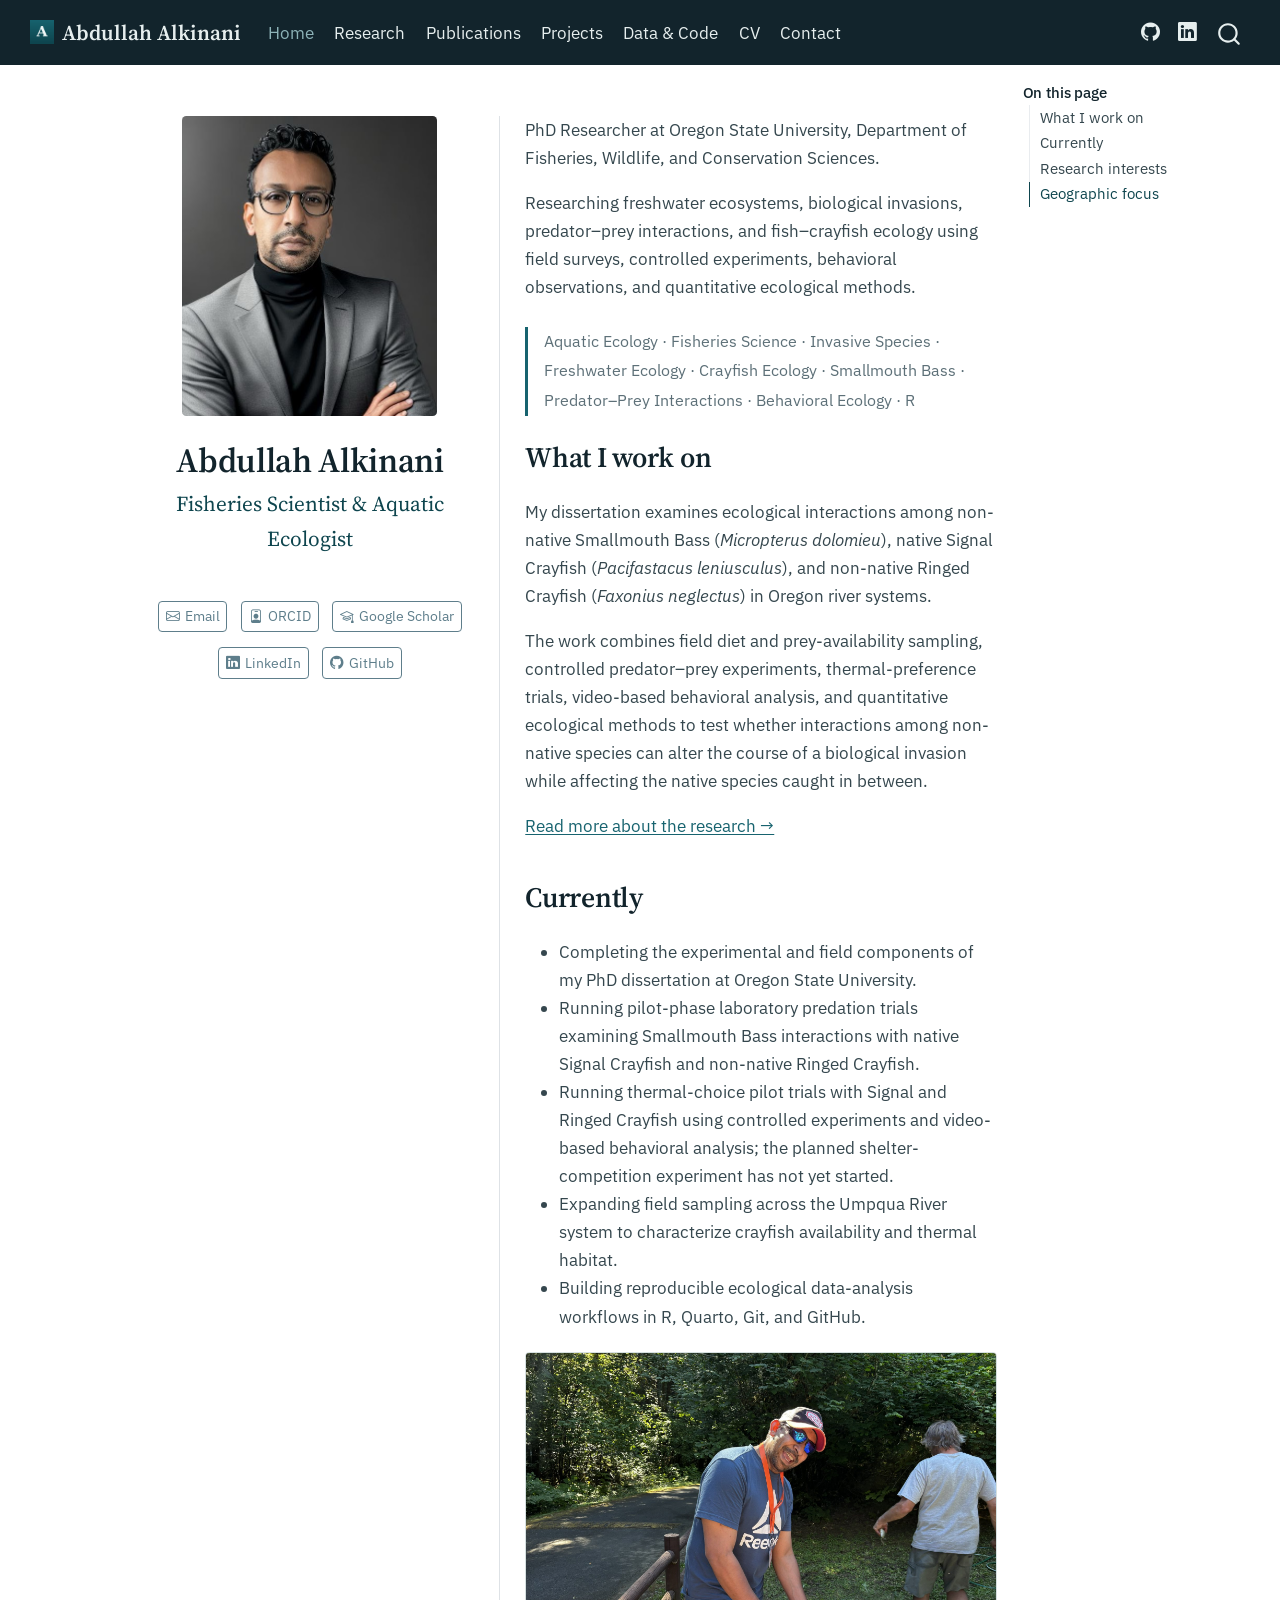
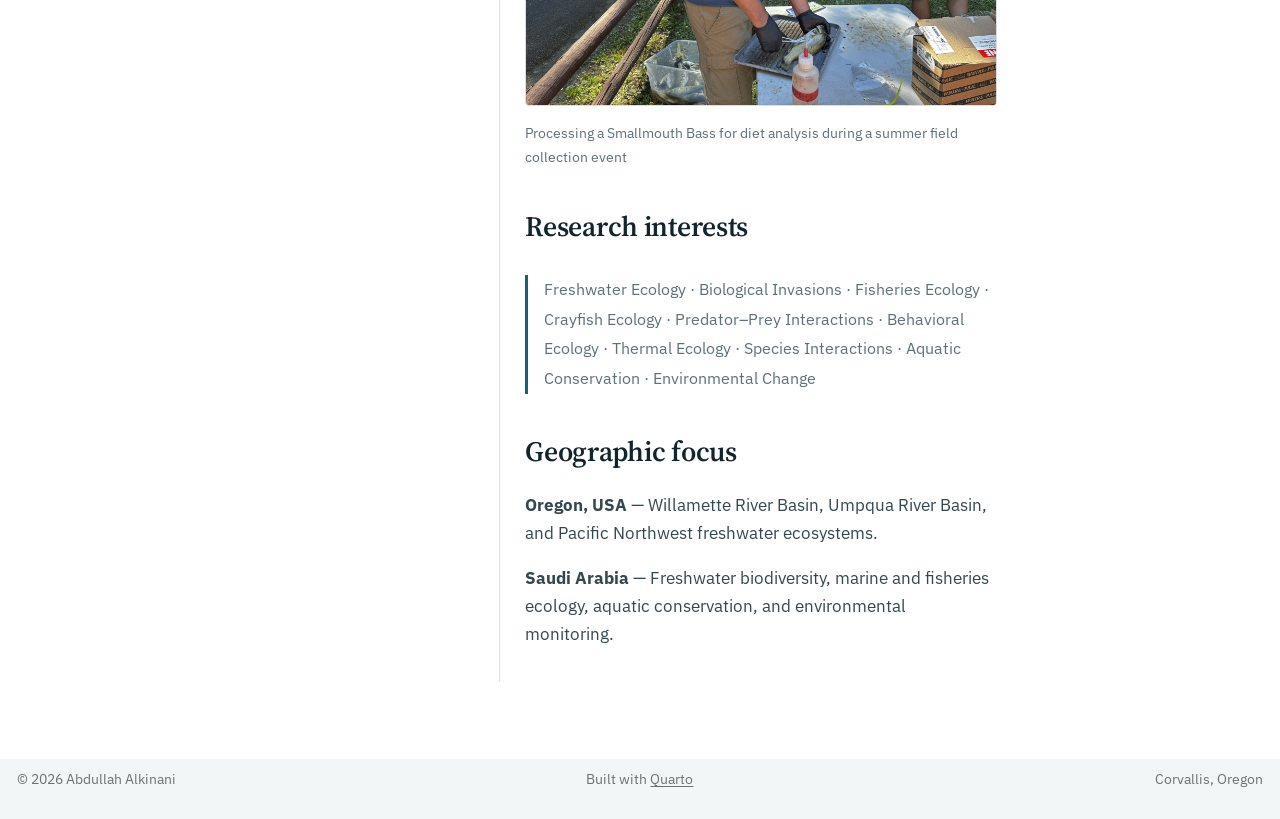
==== commit d95c494c: "Built site for gh-pages" ====
--- a/index.html
+++ b/index.html
@@ -46,7 +46,7 @@
 <link href="site_libs/quarto-html/quarto-syntax-highlighting-64a204ab8560d761af7679ceaba22944.css" rel="stylesheet" id="quarto-text-highlighting-styles">
 <script src="site_libs/bootstrap/bootstrap.min.js"></script>
 <link href="site_libs/bootstrap/bootstrap-icons.css" rel="stylesheet">
-<link href="site_libs/bootstrap/bootstrap-9cb53017b69fd863cf155aa9b9f63dfd.min.css" rel="stylesheet" append-hash="true" id="quarto-bootstrap" data-mode="light">
+<link href="site_libs/bootstrap/bootstrap-17c1b9f2fdeb006bfae1201c0e63f869.min.css" rel="stylesheet" append-hash="true" id="quarto-bootstrap" data-mode="light">
 <script id="quarto-search-options" type="application/json">{
   "location": "navbar",
   "copy-button": false,
@@ -138,14 +138,19 @@
   ]
 }
 </script>
+<link rel="canonical" href="https://abdullahalkinani.org/">
 
 
 <meta property="og:title" content="Abdullah Alkinani | Fisheries Scientist &amp; Aquatic Ecologist">
-<meta property="og:description" content="Fisheries Scientist &amp; Aquatic Ecologist">
+<meta property="og:description" content="Abdullah Alkinani is a fisheries scientist and aquatic ecologist, PhD researcher at Oregon State University, studying freshwater invasions and fish-crayfish predator-prey interactions.">
+<meta property="og:image" content="https://abdullahalkinani.org/assets/images/home/abdullah-fieldwork-diet-sampling.jpg">
 <meta property="og:site_name" content="Abdullah Alkinani">
+<meta property="og:image:alt" content="A researcher measuring a fish on a wooden board outdoors during a field collection event, with sample bags visible nearby.">
 <meta name="twitter:title" content="Abdullah Alkinani | Fisheries Scientist &amp; Aquatic Ecologist">
-<meta name="twitter:description" content="Fisheries Scientist &amp; Aquatic Ecologist">
-<meta name="twitter:card" content="summary">
+<meta name="twitter:description" content="Abdullah Alkinani is a fisheries scientist and aquatic ecologist, PhD researcher at Oregon State University, studying freshwater invasions and fish-crayfish predator-prey interactions.">
+<meta name="twitter:image" content="https://abdullahalkinani.org/assets/images/home/abdullah-fieldwork-diet-sampling.jpg">
+<meta name="twitter:image:alt" content="A researcher measuring a fish on a wooden board outdoors during a field collection event, with sample bags visible nearby.">
+<meta name="twitter:card" content="summary_large_image">
 </head>
 
 <body class="nav-fixed quarto-light">
@@ -234,7 +239,7 @@
 <!-- main -->
 <div class="quarto-about-trestles">
   <div class="about-entity">
-    <img src="assets/profile.jpg" class="about-image
+    <img src="assets/profile.jpg" alt="Portrait of Abdullah Alkinani, fisheries scientist and aquatic ecologist" class="about-image
   rounded " style="width: 15em;">
 <header id="title-block-header" class="quarto-title-block default">
 <div class="quarto-title">
@@ -284,11 +289,17 @@
 <h2 data-anchor-id="currently">Currently</h2>
 <ul>
 <li>Completing the experimental and field components of my PhD dissertation at Oregon State University.</li>
-<li>Running laboratory predation trials examining Smallmouth Bass interactions with native Signal Crayfish and non-native Ringed Crayfish.</li>
-<li>Conducting thermal-preference and competition trials between Signal and Ringed Crayfish using controlled experiments and video-based behavioral analysis.</li>
+<li>Running pilot-phase laboratory predation trials examining Smallmouth Bass interactions with native Signal Crayfish and non-native Ringed Crayfish.</li>
+<li>Running thermal-choice pilot trials with Signal and Ringed Crayfish using controlled experiments and video-based behavioral analysis; the planned shelter-competition experiment has not yet started.</li>
 <li>Expanding field sampling across the Umpqua River system to characterize crayfish availability and thermal habitat.</li>
 <li>Building reproducible ecological data-analysis workflows in R, Quarto, Git, and GitHub.</li>
 </ul>
+<div class="quarto-figure quarto-figure-center">
+<figure class="figure">
+<p><img src="assets/images/home/abdullah-fieldwork-diet-sampling.jpg" class="img-fluid figure-img" alt="A researcher measuring a fish on a wooden board outdoors during a field collection event, with sample bags visible nearby."></p>
+<figcaption>Processing a Smallmouth Bass for diet analysis during a summer field collection event</figcaption>
+</figure>
+</div>
 </section>
 <section id="research-interests" class="level2">
 <h2 data-anchor-id="research-interests">Research interests</h2>
